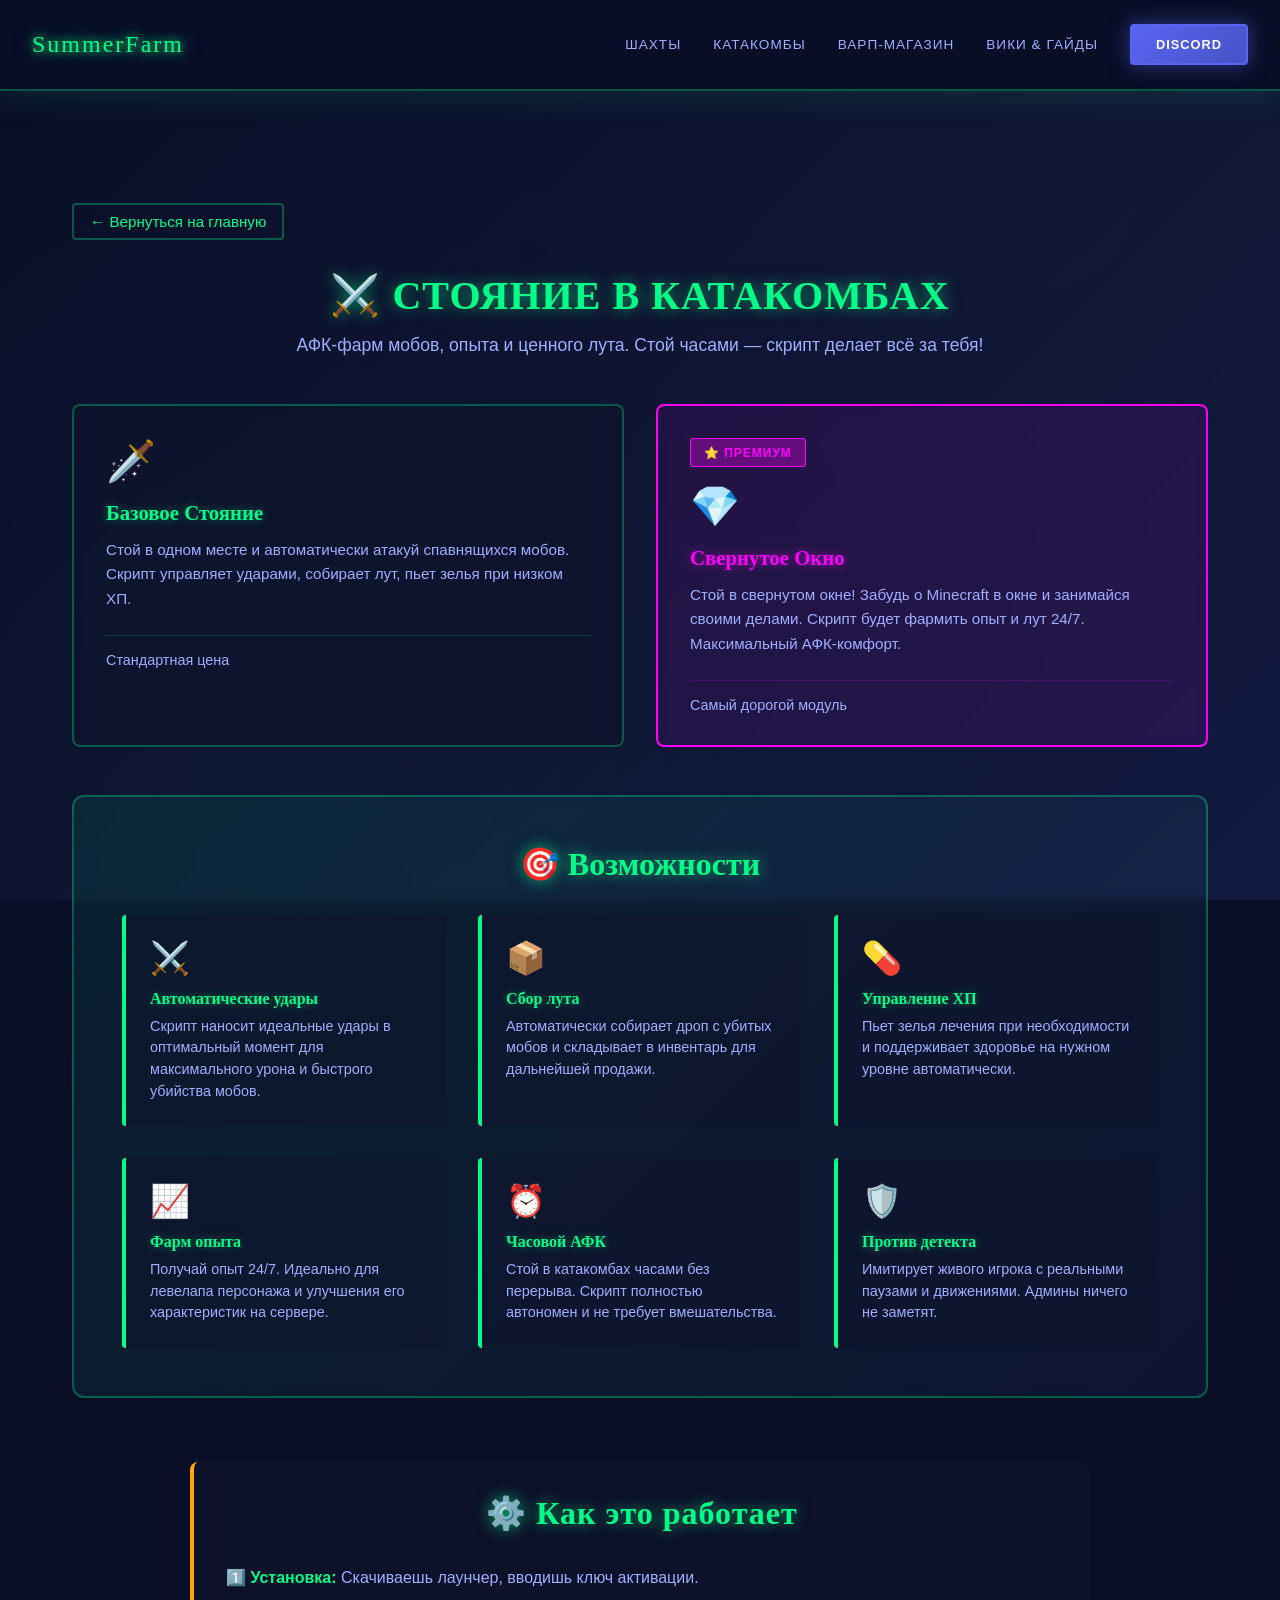
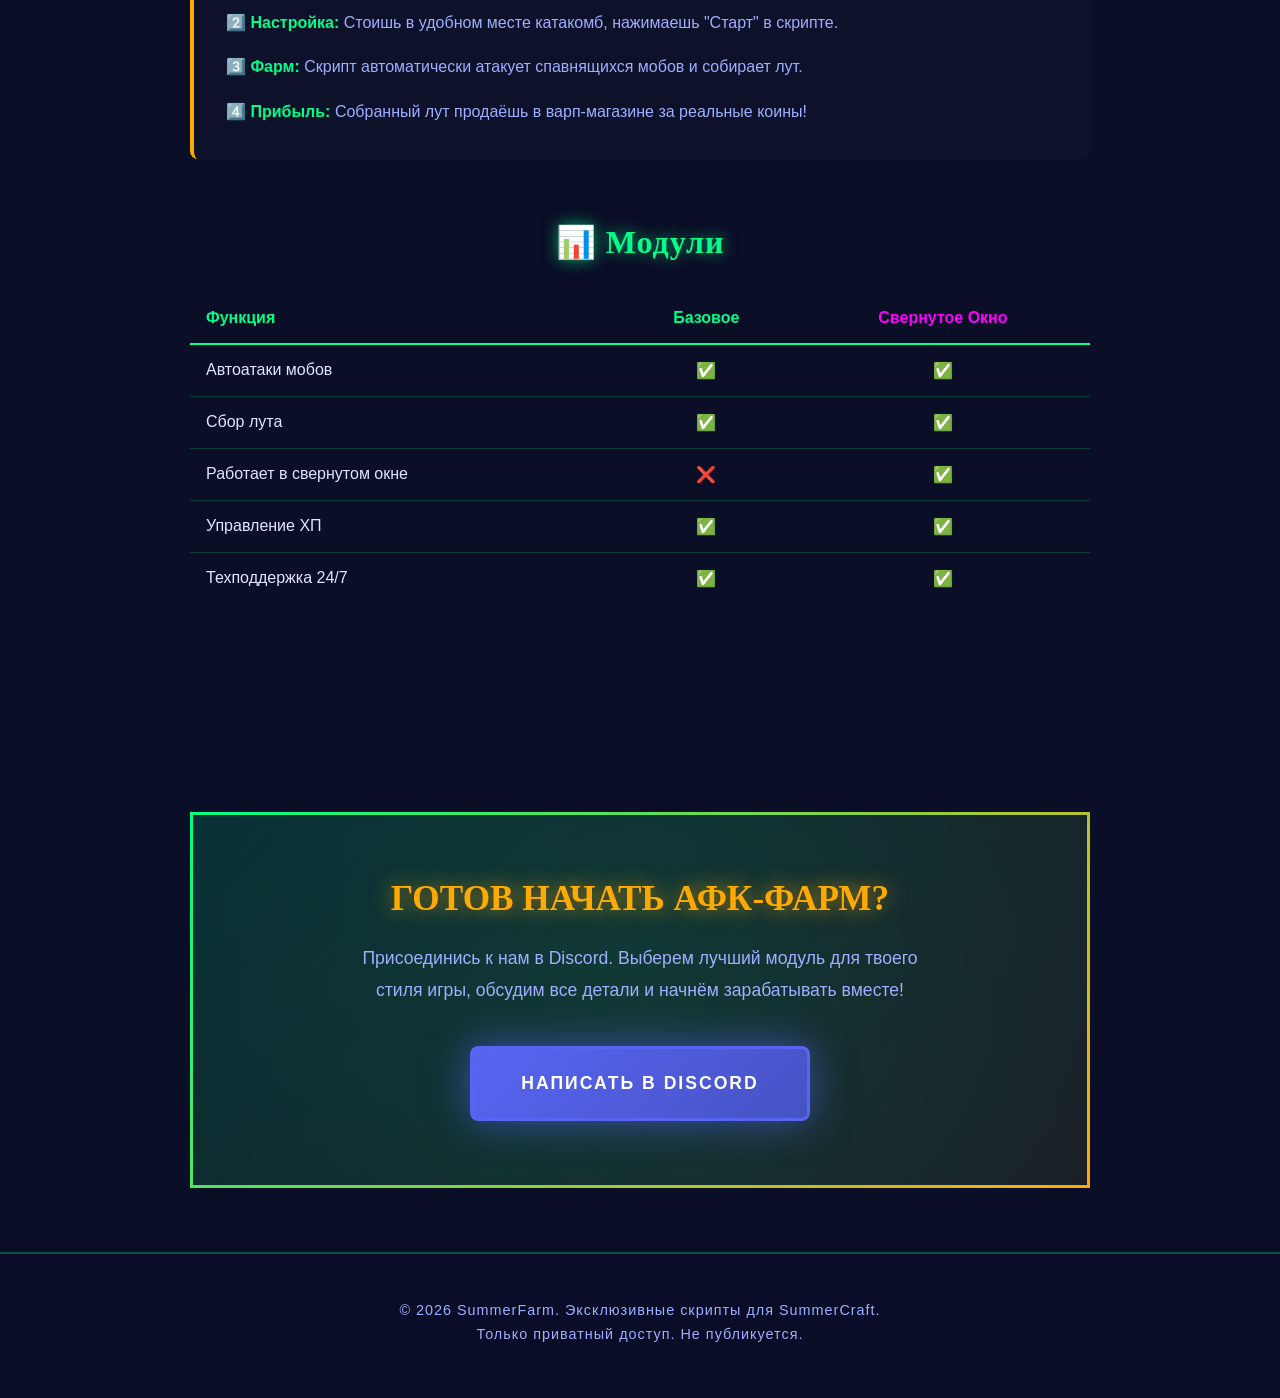
==== catacombs.html @ 959a21d9 "Create catacombs.html" ====
<!DOCTYPE html>
<html lang="ru">
<head>
    <meta charset="UTF-8">
    <meta name="viewport" content="width=device-width, initial-scale=1.0">
    <title>Стояние в Катакомбах - SummerFarm</title>
    <link rel="stylesheet" href="style.css">
</head>
<body>
    <!-- HEADER -->
    <header>
        <a href="index.html" class="logo">SummerFarm</a>
        <nav>
            <a href="mines.html">Шахты</a>
            <a href="catacombs.html">Катакомбы</a>
            <a href="warp.html">Варп-магазин</a>
            <a href="wiki.html">Вики & Гайды</a>
            <a href="index.html#cta" class="btn-discord">Discord</a>
        </nav>
    </header>

    <!-- MAIN CONTENT -->
    <section class="section">
        <a href="index.html" class="back-link">← Вернуться на главную</a>
        
        <h1 class="section-title">⚔️ СТОЯНИЕ В КАТАКОМБАХ</h1>
        <p class="section-description">АФК-фарм мобов, опыта и ценного лута. Стой часами — скрипт делает всё за тебя!</p>

        <div class="cards-grid" style="margin-top: 3rem;">
            <!-- БАЗОВЫЙ МОДУЛЬ -->
            <div class="card fade-in">
                <div class="card-icon">🗡️</div>
                <h3 class="card-title">Базовое Стояние</h3>
                <p class="card-description">
                    Стой в одном месте и автоматически атакуй спавнящихся мобов. Скрипт управляет ударами, собирает лут, пьет зелья при низком ХП.
                </p>
                <div style="margin-top: 1.5rem; padding-top: 1rem; border-top: 1px solid rgba(0, 255, 136, 0.2);">
                    <p style="font-size: 0.9rem; color: var(--text-secondary);">Стандартная цена</p>
                </div>
            </div>

            <!-- ПРЕМИУМ МОДУЛЬ -->
            <div class="card premium fade-in">
                <span class="card-badge badge-premium">⭐ ПРЕМИУМ</span>
                <div class="card-icon">💎</div>
                <h3 class="card-title">Свернутое Окно</h3>
                <p class="card-description">
                    Стой в свернутом окне! Забудь о Minecraft в окне и занимайся своими делами. Скрипт будет фармить опыт и лут 24/7. Максимальный АФК-комфорт.
                </p>
                <div style="margin-top: 1.5rem; padding-top: 1rem; border-top: 1px solid rgba(255, 0, 255, 0.2);">
                    <p style="font-size: 0.9rem; color: var(--text-secondary);">Самый дорогой модуль</p>
                </div>
            </div>
        </div>

        <!-- FEATURES -->
        <div class="features-section" style="margin-top: 3rem;">
            <h2 class="features-title">🎯 Возможности</h2>
            <div class="features-grid">
                <div class="feature-item">
                    <div class="feature-icon">⚔️</div>
                    <h3 class="feature-title">Автоматические удары</h3>
                    <p class="feature-text">Скрипт наносит идеальные удары в оптимальный момент для максимального урона и быстрого убийства мобов.</p>
                </div>

                <div class="feature-item">
                    <div class="feature-icon">📦</div>
                    <h3 class="feature-title">Сбор лута</h3>
                    <p class="feature-text">Автоматически собирает дроп с убитых мобов и складывает в инвентарь для дальнейшей продажи.</p>
                </div>

                <div class="feature-item">
                    <div class="feature-icon">💊</div>
                    <h3 class="feature-title">Управление ХП</h3>
                    <p class="feature-text">Пьет зелья лечения при необходимости и поддерживает здоровье на нужном уровне автоматически.</p>
                </div>

                <div class="feature-item">
                    <div class="feature-icon">📈</div>
                    <h3 class="feature-title">Фарм опыта</h3>
                    <p class="feature-text">Получай опыт 24/7. Идеально для левелапа персонажа и улучшения его характеристик на сервере.</p>
                </div>

                <div class="feature-item">
                    <div class="feature-icon">⏰</div>
                    <h3 class="feature-title">Часовой АФК</h3>
                    <p class="feature-text">Стой в катакомбах часами без перерыва. Скрипт полностью автономен и не требует вмешательства.</p>
                </div>

                <div class="feature-item">
                    <div class="feature-icon">🛡️</div>
                    <h3 class="feature-title">Против детекта</h3>
                    <p class="feature-text">Имитирует живого игрока с реальными паузами и движениями. Админы ничего не заметят.</p>
                </div>
            </div>
        </div>

        <!-- HOW IT WORKS -->
        <div style="margin: 4rem auto; max-width: 900px; background: rgba(15, 20, 45, 0.6); padding: 2rem; border-radius: 8px; border-left: 4px solid var(--accent-gold);">
            <h2 class="section-title" style="font-size: 2rem; margin-bottom: 2rem;">⚙️ Как это работает</h2>
            <div style="color: var(--text-secondary); line-height: 1.8; font-size: 1rem;">
                <p style="margin-bottom: 1rem;">
                    <span style="color: var(--accent-green); font-weight: bold;">1️⃣ Установка:</span> Скачиваешь лаунчер, вводишь ключ активации.
                </p>
                <p style="margin-bottom: 1rem;">
                    <span style="color: var(--accent-green); font-weight: bold;">2️⃣ Настройка:</span> Стоишь в удобном месте катакомб, нажимаешь "Старт" в скрипте.
                </p>
                <p style="margin-bottom: 1rem;">
                    <span style="color: var(--accent-green); font-weight: bold;">3️⃣ Фарм:</span> Скрипт автоматически атакует спавнящихся мобов и собирает лут.
                </p>
                <p>
                    <span style="color: var(--accent-green); font-weight: bold;">4️⃣ Прибыль:</span> Собранный лут продаёшь в варп-магазине за реальные коины!
                </p>
            </div>
        </div>

        <!-- COMPARISON -->
        <div style="margin: 4rem auto; max-width: 900px;">
            <h2 class="section-title" style="font-size: 2rem; margin-bottom: 2rem;">📊 Модули</h2>
            <table style="width: 100%; border-collapse: collapse;">
                <thead>
                    <tr style="border-bottom: 2px solid var(--accent-green);">
                        <th style="text-align: left; padding: 1rem; color: var(--accent-green);">Функция</th>
                        <th style="text-align: center; padding: 1rem; color: var(--accent-green);">Базовое</th>
                        <th style="text-align: center; padding: 1rem; color: var(--accent-purple);">Свернутое Окно</th>
                    </tr>
                </thead>
                <tbody>
                    <tr style="border-bottom: 1px solid rgba(0, 255, 136, 0.2);">
                        <td style="padding: 1rem;">Автоатаки мобов</td>
                        <td style="text-align: center; padding: 1rem; color: var(--accent-green);">✅</td>
                        <td style="text-align: center; padding: 1rem; color: var(--accent-green);">✅</td>
                    </tr>
                    <tr style="border-bottom: 1px solid rgba(0, 255, 136, 0.2);">
                        <td style="padding: 1rem;">Сбор лута</td>
                        <td style="text-align: center; padding: 1rem; color: var(--accent-green);">✅</td>
                        <td style="text-align: center; padding: 1rem; color: var(--accent-green);">✅</td>
                    </tr>
                    <tr style="border-bottom: 1px solid rgba(0, 255, 136, 0.2);">
                        <td style="padding: 1rem;">Работает в свернутом окне</td>
                        <td style="text-align: center; padding: 1rem; color: var(--text-secondary);">❌</td>
                        <td style="text-align: center; padding: 1rem; color: var(--accent-green);">✅</td>
                    </tr>
                    <tr style="border-bottom: 1px solid rgba(0, 255, 136, 0.2);">
                        <td style="padding: 1rem;">Управление ХП</td>
                        <td style="text-align: center; padding: 1rem; color: var(--accent-green);">✅</td>
                        <td style="text-align: center; padding: 1rem; color: var(--accent-green);">✅</td>
                    </tr>
                    <tr>
                        <td style="padding: 1rem;">Техподдержка 24/7</td>
                        <td style="text-align: center; padding: 1rem; color: var(--accent-green);">✅</td>
                        <td style="text-align: center; padding: 1rem; color: var(--accent-green);">✅</td>
                    </tr>
                </tbody>
            </table>
        </div>
    </section>

    <!-- CTA SECTION -->
    <section class="cta-section">
        <h2 class="cta-title">Готов начать АФК-фарм?</h2>
        <p class="cta-text">
            Присоединись к нам в Discord. Выберем лучший модуль для твоего стиля игры, обсудим все детали и начнём зарабатывать вместе!
        </p>
        <a href="https://discord.com/users/YOUR_DISCORD_ID" class="btn-cta" target="_blank">Написать в Discord</a>
    </section>

    <!-- FOOTER -->
    <footer>
        <p>© 2026 SummerFarm. Эксклюзивные скрипты для SummerCraft.</p>
        <p>Только приватный доступ. Не публикуется.</p>
    </footer>

    <script src="script.js"></script>
</body>
</html>
---- style.css ----
* {
    margin: 0;
    padding: 0;
    box-sizing: border-box;
}

:root {
    --accent-green: #00ff88;
    --accent-gold: #ffaa00;
    --accent-purple: #ff00ff;
    --dark-bg: #0a0e27;
    --card-bg: rgba(15, 20, 45, 0.85);
    --text-primary: #e0e6ff;
    --text-secondary: #a0aeff;
}

@import url('https://fonts.googleapis.com/css2?family=Orbitron:wght@400;700;900&family=Press+Start+2P&display=swap');

html {
    scroll-behavior: smooth;
}

body {
    font-family: 'Orbitron', sans-serif;
    color: var(--text-primary);
    background: var(--dark-bg);
    overflow-x: hidden;
    position: relative;
}

body::before {
    content: '';
    position: fixed;
    top: 0;
    left: 0;
    width: 100%;
    height: 100%;
    background: 
        linear-gradient(135deg, rgba(10, 14, 39, 0.75) 0%, rgba(20, 30, 70, 0.8) 100%),
        radial-gradient(circle at 20% 80%, rgba(0, 255, 136, 0.05) 0%, transparent 50%),
        radial-gradient(circle at 80% 20%, rgba(255, 170, 0, 0.03) 0%, transparent 50%);
    pointer-events: none;
    z-index: -1;
}

/* ===== HEADER ===== */
header {
    position: sticky;
    top: 0;
    z-index: 1000;
    background: rgba(10, 14, 39, 0.95);
    backdrop-filter: blur(10px);
    border-bottom: 2px solid rgba(0, 255, 136, 0.3);
    padding: 1.5rem 2rem;
    display: flex;
    justify-content: space-between;
    align-items: center;
    gap: 3rem;
    box-shadow: 0 8px 32px rgba(0, 255, 136, 0.1);
}

.logo {
    font-family: 'Press Start 2P', cursive;
    font-size: 1.5rem;
    color: var(--accent-green);
    text-shadow: 0 0 10px var(--accent-green), 0 0 20px rgba(0, 255, 136, 0.5);
    letter-spacing: 2px;
    white-space: nowrap;
    text-decoration: none;
    display: inline-block;
}

.logo:hover {
    text-shadow: 0 0 15px var(--accent-green), 0 0 30px rgba(0, 255, 136, 0.7);
}

nav {
    display: flex;
    gap: 2rem;
    align-items: center;
    flex-wrap: wrap;
}

nav a {
    color: var(--text-secondary);
    text-decoration: none;
    font-size: 0.85rem;
    text-transform: uppercase;
    letter-spacing: 1px;
    transition: all 0.3s ease;
    position: relative;
    padding: 0.5rem 0;
}

nav a::after {
    content: '';
    position: absolute;
    bottom: -5px;
    left: 0;
    width: 0%;
    height: 2px;
    background: var(--accent-green);
    transition: width 0.3s ease;
}

nav a:hover {
    color: var(--accent-green);
}

nav a:hover::after {
    width: 100%;
}

.btn-discord {
    background: linear-gradient(135deg, #5865f2, #4752c4);
    color: #fff;
    padding: 0.7rem 1.5rem;
    border-radius: 4px;
    font-weight: 700;
    text-transform: uppercase;
    letter-spacing: 1px;
    cursor: pointer;
    transition: all 0.3s ease;
    border: 2px solid #5865f2;
    font-size: 0.8rem;
    box-shadow: 0 0 20px rgba(88, 101, 242, 0.5);
    text-decoration: none;
    display: inline-block;
}

.btn-discord:hover {
    transform: scale(1.05);
    box-shadow: 0 0 30px rgba(88, 101, 242, 0.8);
    background: linear-gradient(135deg, #4752c4, #3d4699);
}

/* ===== HERO SPLIT SCREEN ===== */
.hero {
    display: grid;
    grid-template-columns: 1fr 1fr;
    min-height: 100vh;
    position: relative;
    overflow: hidden;
}

.hero::before {
    content: '';
    position: absolute;
    top: 0;
    left: 50%;
    width: 3px;
    height: 100%;
    background: linear-gradient(180deg, var(--accent-green) 0%, transparent 50%, var(--accent-gold) 100%);
    transform: skewX(-10deg);
    z-index: 10;
    box-shadow: 0 0 20px var(--accent-green);
}

.hero-section {
    display: flex;
    flex-direction: column;
    justify-content: center;
    align-items: center;
    padding: 3rem;
    text-align: center;
    position: relative;
    overflow: hidden;
    transition: all 0.5s ease;
    cursor: pointer;
}

.hero-section::before {
    content: '';
    position: absolute;
    top: 0;
    left: 0;
    width: 100%;
    height: 100%;
    background: radial-gradient(circle at center, rgba(0, 255, 136, 0.05) 0%, transparent 80%);
    opacity: 0;
    transition: opacity 0.5s ease;
    z-index: -1;
}

.hero-section:hover::before {
    opacity: 1;
}

.hero-section:hover {
    transform: scale(1.02);
}

.hero-left {
    background: linear-gradient(135deg, rgba(255, 170, 0, 0.1) 0%, rgba(255, 100, 0, 0.05) 100%);
    border-right: 2px solid rgba(255, 170, 0, 0.3);
}

.hero-right {
    background: linear-gradient(135deg, rgba(50, 100, 255, 0.1) 0%, rgba(150, 50, 255, 0.05) 100%);
    border-left: 2px solid rgba(100, 150, 255, 0.3);
}

.hero-title {
    font-family: 'Press Start 2P', cursive;
    font-size: 3rem;
    color: var(--accent-gold);
    margin-bottom: 2rem;
    text-shadow: 0 0 20px rgba(255, 170, 0, 0.8), 0 0 40px rgba(255, 100, 0, 0.4);
    letter-spacing: 2px;
    line-height: 1.2;
    animation: titleGlow 3s ease-in-out infinite;
}

.hero-right .hero-title {
    color: var(--accent-green);
    text-shadow: 0 0 20px rgba(0, 255, 136, 0.8), 0 0 40px rgba(0, 150, 100, 0.4);
}

@keyframes titleGlow {
    0%, 100% { text-shadow: 0 0 20px rgba(255, 170, 0, 0.8), 0 0 40px rgba(255, 100, 0, 0.4); }
    50% { text-shadow: 0 0 30px rgba(255, 170, 0, 1), 0 0 60px rgba(255, 100, 0, 0.6); }
}

.hero-right .hero-title {
    animation: titleGlow2 3s ease-in-out infinite;
}

@keyframes titleGlow2 {
    0%, 100% { text-shadow: 0 0 20px rgba(0, 255, 136, 0.8), 0 0 40px rgba(0, 150, 100, 0.4); }
    50% { text-shadow: 0 0 30px rgba(0, 255, 136, 1), 0 0 60px rgba(0, 150, 100, 0.6); }
}

.hero-subtitle {
    font-size: 1.2rem;
    color: var(--text-secondary);
    margin-bottom: 3rem;
    max-width: 500px;
    line-height: 1.6;
    font-weight: 400;
}

.btn-hero {
    background: linear-gradient(135deg, var(--accent-gold), #ff6600);
    color: #000;
    padding: 1.2rem 2.5rem;
    border-radius: 6px;
    font-weight: 700;
    text-transform: uppercase;
    letter-spacing: 2px;
    cursor: pointer;
    border: 2px solid var(--accent-gold);
    font-size: 0.95rem;
    transition: all 0.3s ease;
    box-shadow: 0 0 20px rgba(255, 170, 0, 0.6);
    text-decoration: none;
    display: inline-block;
}

.hero-right .btn-hero {
    background: linear-gradient(135deg, var(--accent-green), #00cc66);
    border-color: var(--accent-green);
    box-shadow: 0 0 20px rgba(0, 255, 136, 0.6);
}

.btn-hero:hover {
    transform: translateY(-3px);
    box-shadow: 0 0 30px rgba(255, 170, 0, 1), 0 0 60px rgba(255, 100, 0, 0.5);
}

.hero-right .btn-hero:hover {
    box-shadow: 0 0 30px rgba(0, 255, 136, 1), 0 0 60px rgba(0, 150, 100, 0.5);
}

/* ===== SECTIONS ===== */
.section {
    padding: 5rem 2rem;
    max-width: 1200px;
    margin: 0 auto;
}

.section-title {
    font-family: 'Press Start 2P', cursive;
    font-size: 2.5rem;
    color: var(--accent-green);
    margin-bottom: 1rem;
    text-shadow: 0 0 15px rgba(0, 255, 136, 0.6);
    text-align: center;
    letter-spacing: 1px;
}

.section-description {
    text-align: center;
    color: var(--text-secondary);
    margin-bottom: 3rem;
    font-size: 1.1rem;
    max-width: 700px;
    margin-left: auto;
    margin-right: auto;
}

/* ===== CARDS GRID ===== */
.cards-grid {
    display: grid;
    grid-template-columns: repeat(auto-fit, minmax(320px, 1fr));
    gap: 2rem;
    margin-bottom: 3rem;
}

.card {
    background: var(--card-bg);
    border: 2px solid rgba(0, 255, 136, 0.3);
    border-radius: 8px;
    padding: 2rem;
    position: relative;
    overflow: hidden;
    transition: all 0.3s ease;
    backdrop-filter: blur(5px);
    cursor: pointer;
}

.card::before {
    content: '';
    position: absolute;
    top: -50%;
    left: -50%;
    width: 200%;
    height: 200%;
    background: radial-gradient(circle, rgba(0, 255, 136, 0.1) 0%, transparent 70%);
    opacity: 0;
    transition: opacity 0.3s ease;
}

.card:hover::before {
    opacity: 1;
}

.card:hover {
    transform: translateY(-8px);
    border-color: var(--accent-green);
    box-shadow: 0 0 30px rgba(0, 255, 136, 0.5), inset 0 0 20px rgba(0, 255, 136, 0.05);
}

.card.premium {
    border-color: var(--accent-purple);
    background: rgba(255, 0, 255, 0.08);
}

.card.premium:hover {
    border-color: var(--accent-purple);
    box-shadow: 0 0 30px rgba(255, 0, 255, 0.5), inset 0 0 20px rgba(255, 0, 255, 0.05);
}

.card-icon {
    font-size: 2.5rem;
    margin-bottom: 1rem;
}

.card-title {
    font-family: 'Press Start 2P', cursive;
    font-size: 1.3rem;
    color: var(--accent-green);
    margin-bottom: 0.8rem;
    text-shadow: 0 0 10px rgba(0, 255, 136, 0.4);
}

.card.premium .card-title {
    color: var(--accent-purple);
    text-shadow: 0 0 10px rgba(255, 0, 255, 0.6);
}

.card-badge {
    display: inline-block;
    padding: 0.4rem 0.8rem;
    border-radius: 3px;
    font-size: 0.75rem;
    font-weight: 700;
    text-transform: uppercase;
    letter-spacing: 1px;
    margin-bottom: 1rem;
}

.badge-premium {
    background: rgba(255, 0, 255, 0.3);
    color: var(--accent-purple);
    border: 1px solid var(--accent-purple);
}

.card-description {
    color: var(--text-secondary);
    font-size: 0.95rem;
    line-height: 1.6;
    margin-bottom: 1.5rem;
}

/* ===== FEATURES SECTION ===== */
.features-section {
    background: linear-gradient(135deg, rgba(0, 255, 136, 0.08) 0%, rgba(100, 150, 255, 0.05) 100%);
    border: 2px solid rgba(0, 255, 136, 0.3);
    border-radius: 12px;
    padding: 3rem;
    margin: 4rem auto;
    max-width: 1200px;
    backdrop-filter: blur(5px);
}

.features-title {
    font-family: 'Press Start 2P', cursive;
    font-size: 2rem;
    color: var(--accent-green);
    margin-bottom: 2rem;
    text-shadow: 0 0 15px rgba(0, 255, 136, 0.6);
    text-align: center;
}

.features-grid {
    display: grid;
    grid-template-columns: repeat(auto-fit, minmax(250px, 1fr));
    gap: 2rem;
}

.feature-item {
    padding: 1.5rem;
    background: rgba(15, 20, 45, 0.6);
    border-left: 4px solid var(--accent-green);
    border-radius: 4px;
    transition: all 0.3s ease;
}

.feature-item:hover {
    background: rgba(15, 20, 45, 0.9);
    box-shadow: 0 0 20px rgba(0, 255, 136, 0.2);
    transform: translateX(5px);
}

.feature-icon {
    font-size: 2rem;
    margin-bottom: 0.8rem;
}

.feature-title {
    font-family: 'Press Start 2P', cursive;
    font-size: 1rem;
    color: var(--accent-green);
    margin-bottom: 0.5rem;
    text-shadow: 0 0 8px rgba(0, 255, 136, 0.4);
}

.feature-text {
    color: var(--text-secondary);
    font-size: 0.9rem;
    line-height: 1.5;
}

/* ===== CTA SECTION ===== */
.cta-section {
    background: linear-gradient(135deg, rgba(0, 255, 136, 0.12) 0%, rgba(255, 170, 0, 0.08) 100%);
    border: 3px solid;
    border-image: linear-gradient(135deg, var(--accent-green) 0%, var(--accent-gold) 100%) 1;
    border-radius: 12px;
    padding: 4rem;
    text-align: center;
    margin: 4rem auto;
    max-width: 900px;
    backdrop-filter: blur(5px);
    position: relative;
    overflow: hidden;
}

.cta-section::before {
    content: '';
    position: absolute;
    top: -50%;
    right: -50%;
    width: 200%;
    height: 200%;
    background: radial-gradient(circle, rgba(0, 255, 136, 0.1) 0%, transparent 70%);
    animation: ctaPulse 3s ease-in-out infinite;
}

@keyframes ctaPulse {
    0%, 100% { opacity: 0.3; }
    50% { opacity: 0.6; }
}

.cta-title {
    font-family: 'Press Start 2P', cursive;
    font-size: 2.2rem;
    color: var(--accent-gold);
    margin-bottom: 1.5rem;
    text-shadow: 0 0 20px rgba(255, 170, 0, 0.7);
    text-transform: uppercase;
    position: relative;
    z-index: 1;
}

.cta-text {
    color: var(--text-secondary);
    font-size: 1.1rem;
    line-height: 1.8;
    margin-bottom: 2.5rem;
    max-width: 600px;
    margin-left: auto;
    margin-right: auto;
    position: relative;
    z-index: 1;
}

.btn-cta {
    background: linear-gradient(135deg, #5865f2, #4752c4);
    color: #fff;
    padding: 1.5rem 3rem;
    border-radius: 8px;
    font-weight: 900;
    text-transform: uppercase;
    letter-spacing: 2px;
    cursor: pointer;
    border: 3px solid #5865f2;
    font-size: 1.1rem;
    transition: all 0.3s ease;
    box-shadow: 0 0 40px rgba(88, 101, 242, 0.6);
    text-decoration: none;
    display: inline-block;
    position: relative;
    z-index: 1;
    animation: pulseButton 2s ease-in-out infinite;
}

@keyframes pulseButton {
    0%, 100% { transform: scale(1); box-shadow: 0 0 40px rgba(88, 101, 242, 0.6); }
    50% { transform: scale(1.05); box-shadow: 0 0 60px rgba(88, 101, 242, 0.9); }
}

.btn-cta:hover {
    transform: scale(1.08);
    box-shadow: 0 0 60px rgba(88, 101, 242, 1);
}

/* ===== FOOTER ===== */
footer {
    background: rgba(10, 14, 39, 0.95);
    border-top: 2px solid rgba(0, 255, 136, 0.3);
    padding: 3rem 2rem;
    text-align: center;
    color: var(--text-secondary);
    font-size: 0.9rem;
    backdrop-filter: blur(10px);
    margin-top: 4rem;
}

footer p {
    letter-spacing: 1px;
    margin-bottom: 0.5rem;
}

/* ===== BACK BUTTON ===== */
.back-link {
    display: inline-flex;
    align-items: center;
    gap: 0.5rem;
    color: var(--accent-green);
    text-decoration: none;
    font-size: 0.95rem;
    margin: 2rem 0;
    padding: 0.5rem 1rem;
    border: 2px solid rgba(0, 255, 136, 0.3);
    border-radius: 4px;
    transition: all 0.3s ease;
}

.back-link:hover {
    border-color: var(--accent-green);
    box-shadow: 0 0 20px rgba(0, 255, 136, 0.3);
    transform: translateX(-5px);
}

/* ===== INVENTORY GRID ===== */
.inventory-grid {
    display: grid;
    grid-template-columns: repeat(auto-fill, minmax(120px, 1fr));
    gap: 1rem;
    margin: 2rem 0;
    padding: 2rem;
    background: rgba(15, 20, 45, 0.5);
    border: 2px dashed rgba(0, 255, 136, 0.3);
    border-radius: 8px;
}

.inventory-slot {
    aspect-ratio: 1;
    background: rgba(0, 255, 136, 0.05);
    border: 2px solid rgba(0, 255, 136, 0.2);
    border-radius: 4px;
    display: flex;
    align-items: center;
    justify-content: center;
    color: var(--text-secondary);
    font-size: 0.8rem;
    transition: all 0.3s ease;
}

.inventory-slot:hover {
    background: rgba(0, 255, 136, 0.1);
    border-color: var(--accent-green);
    box-shadow: 0 0 15px rgba(0, 255, 136, 0.2);
}

/* ===== RESPONSIVE ===== */
@media (max-width: 768px) {
    header {
        flex-direction: column;
        gap: 1rem;
        padding: 1rem;
    }

    nav {
        gap: 0.5rem;
        font-size: 0.7rem;
    }

    .hero {
        grid-template-columns: 1fr;
    }

    .hero::before {
        display: none;
    }

    .hero-left {
        border-right: none;
        border-bottom: 2px solid rgba(255, 170, 0, 0.3);
        min-height: 50vh;
    }

    .hero-right {
        border-left: none;
        border-top: 2px solid rgba(100, 150, 255, 0.3);
        min-height: 50vh;
    }

    .hero-title {
        font-size: 1.8rem;
    }

    .section-title {
        font-size: 1.8rem;
    }

    .cta-title {
        font-size: 1.6rem;
    }

    .btn-hero, .btn-cta {
        padding: 0.8rem 1.5rem;
        font-size: 0.8rem;
    }

    .cards-grid {
        grid-template-columns: 1fr;
    }

    .features-grid {
        grid-template-columns: 1fr;
    }

    .cta-section {
        padding: 2rem;
    }

    .section {
        padding: 3rem 1rem;
    }
}

/* ===== ANIMATIONS ===== */
.fade-in {
    opacity: 0;
    transform: translateY(30px);
    animation: fadeIn 0.8s ease forwards;
}

@keyframes fadeIn {
    to {
        opacity: 1;
        transform: translateY(0);
    }
}

.slide-in-left {
    animation: slideInLeft 0.6s ease;
}

@keyframes slideInLeft {
    from {
        opacity: 0;
        transform: translateX(-30px);
    }
    to {
        opacity: 1;
        transform: translateX(0);
    }
}

.slide-in-right {
    animation: slideInRight 0.6s ease;
}

@keyframes slideInRight {
    from {
        opacity: 0;
        transform: translateX(30px);
    }
    to {
        opacity: 1;
        transform: translateX(0);
    }
}
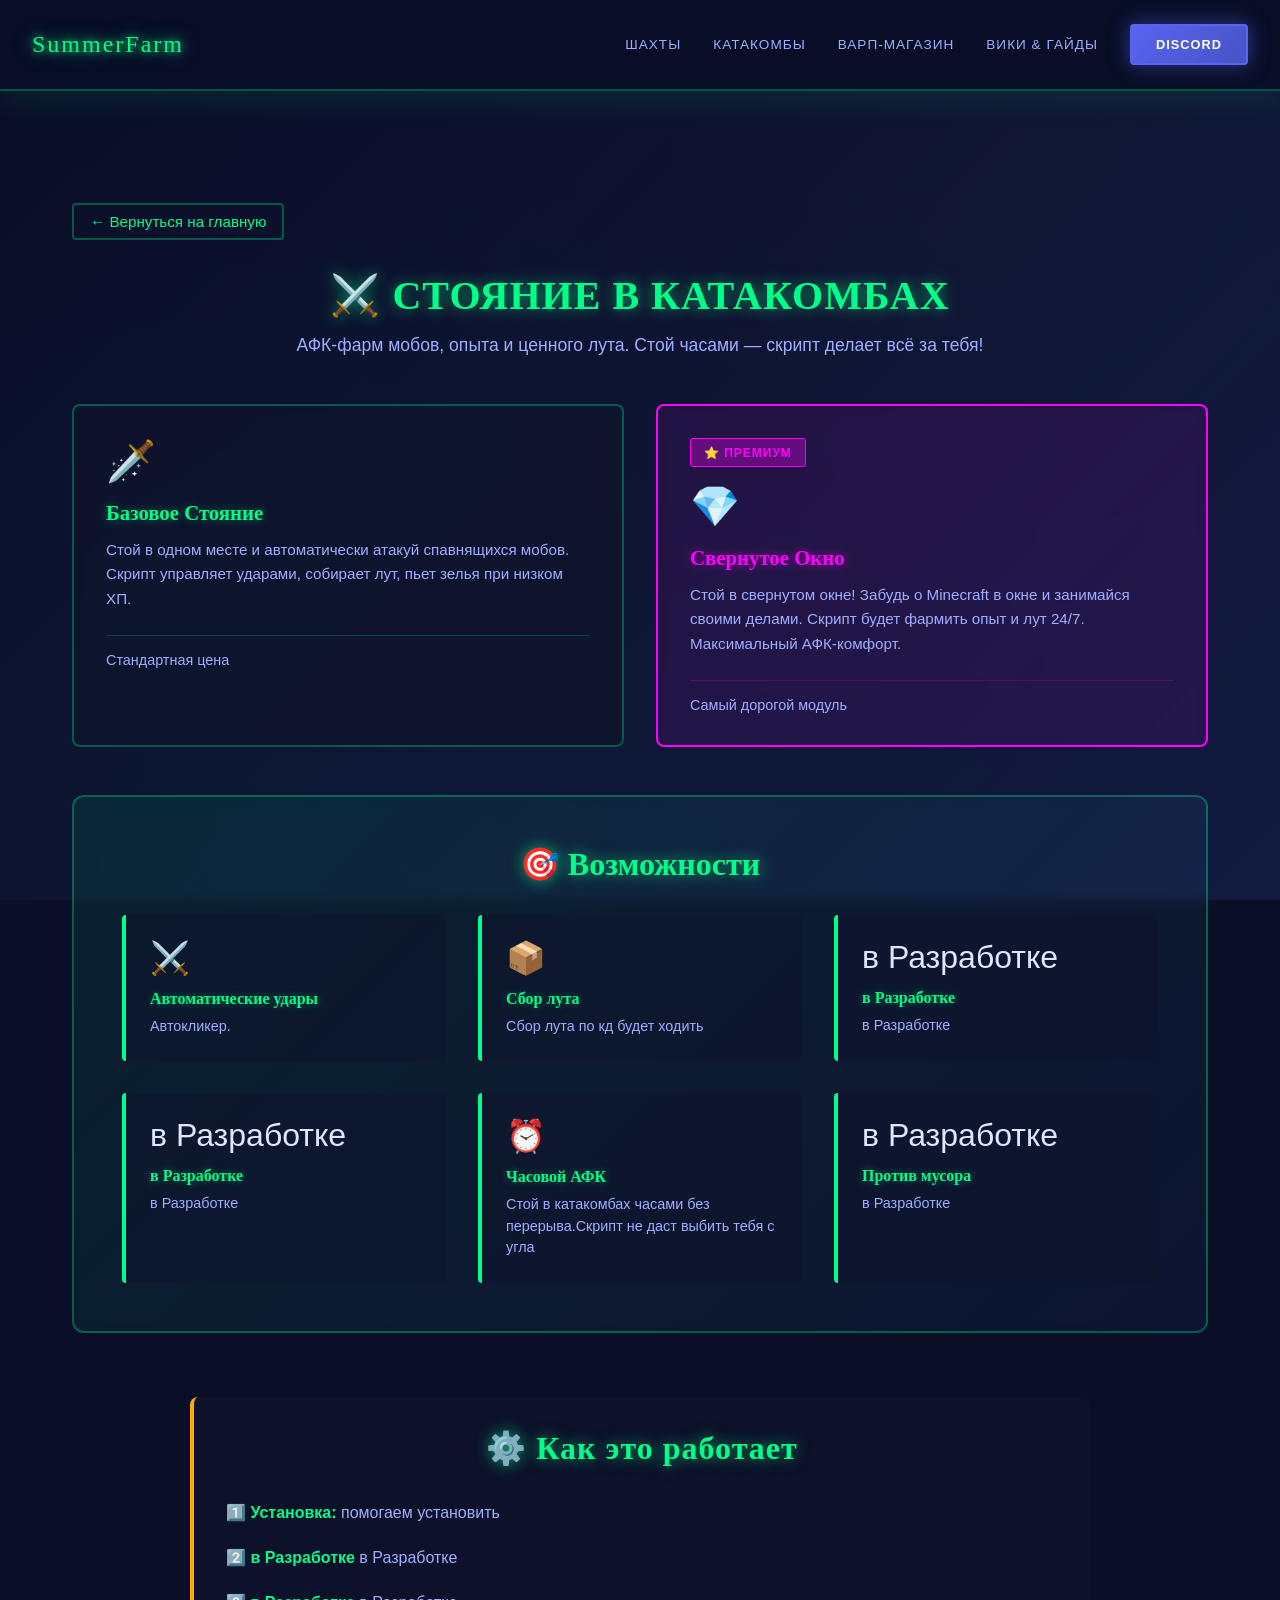
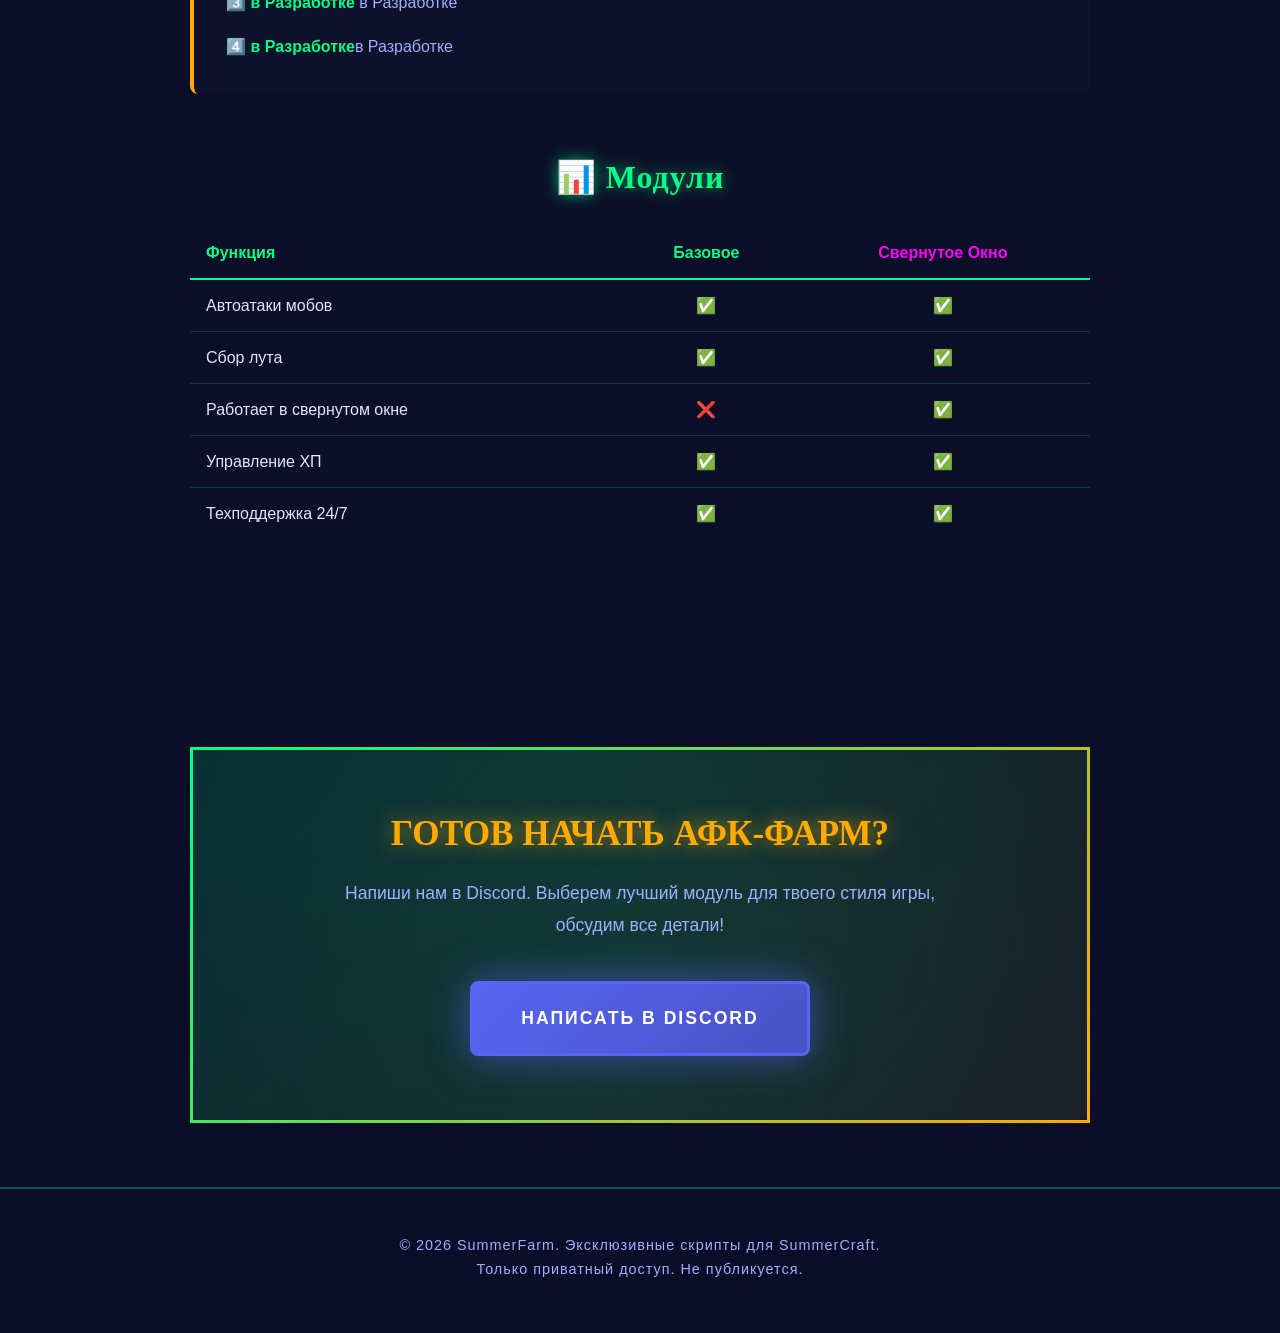
==== commit 11df51dd: "Update catacombs.html" ====
--- a/catacombs.html
+++ b/catacombs.html
@@ -60,37 +60,37 @@
                 <div class="feature-item">
                     <div class="feature-icon">⚔️</div>
                     <h3 class="feature-title">Автоматические удары</h3>
-                    <p class="feature-text">Скрипт наносит идеальные удары в оптимальный момент для максимального урона и быстрого убийства мобов.</p>
+                    <p class="feature-text">Автокликер.</p>
                 </div>
 
                 <div class="feature-item">
                     <div class="feature-icon">📦</div>
                     <h3 class="feature-title">Сбор лута</h3>
-                    <p class="feature-text">Автоматически собирает дроп с убитых мобов и складывает в инвентарь для дальнейшей продажи.</p>
+                    <p class="feature-text">Сбор лута по кд будет ходить</p>
                 </div>
 
                 <div class="feature-item">
-                    <div class="feature-icon">💊</div>
-                    <h3 class="feature-title">Управление ХП</h3>
-                    <p class="feature-text">Пьет зелья лечения при необходимости и поддерживает здоровье на нужном уровне автоматически.</p>
+                    <div class="feature-icon">в Разработке</div>
+                    <h3 class="feature-title">в Разработке</h3>
+                    <p class="feature-text">в Разработке</p>
                 </div>
 
                 <div class="feature-item">
-                    <div class="feature-icon">📈</div>
-                    <h3 class="feature-title">Фарм опыта</h3>
-                    <p class="feature-text">Получай опыт 24/7. Идеально для левелапа персонажа и улучшения его характеристик на сервере.</p>
+                    <div class="feature-icon">в Разработке</div>
+                    <h3 class="feature-title">в Разработке</h3>
+                    <p class="feature-text">в Разработке</p>
                 </div>
 
                 <div class="feature-item">
                     <div class="feature-icon">⏰</div>
                     <h3 class="feature-title">Часовой АФК</h3>
-                    <p class="feature-text">Стой в катакомбах часами без перерыва. Скрипт полностью автономен и не требует вмешательства.</p>
+                    <p class="feature-text">Стой в катакомбах часами без перерыва.Скрипт не даст выбить тебя с угла</p>
                 </div>
 
                 <div class="feature-item">
-                    <div class="feature-icon">🛡️</div>
-                    <h3 class="feature-title">Против детекта</h3>
-                    <p class="feature-text">Имитирует живого игрока с реальными паузами и движениями. Админы ничего не заметят.</p>
+                    <div class="feature-icon">в Разработке</div>
+                    <h3 class="feature-title">Против мусора</h3>
+                    <p class="feature-text">в Разработке</p>
                 </div>
             </div>
         </div>
@@ -100,16 +100,16 @@
             <h2 class="section-title" style="font-size: 2rem; margin-bottom: 2rem;">⚙️ Как это работает</h2>
             <div style="color: var(--text-secondary); line-height: 1.8; font-size: 1rem;">
                 <p style="margin-bottom: 1rem;">
-                    <span style="color: var(--accent-green); font-weight: bold;">1️⃣ Установка:</span> Скачиваешь лаунчер, вводишь ключ активации.
+                    <span style="color: var(--accent-green); font-weight: bold;">1️⃣ Установка:</span> помогаем установить
                 </p>
                 <p style="margin-bottom: 1rem;">
-                    <span style="color: var(--accent-green); font-weight: bold;">2️⃣ Настройка:</span> Стоишь в удобном месте катакомб, нажимаешь "Старт" в скрипте.
+                    <span style="color: var(--accent-green); font-weight: bold;">2️⃣ в Разработке</span> в Разработке
                 </p>
                 <p style="margin-bottom: 1rem;">
-                    <span style="color: var(--accent-green); font-weight: bold;">3️⃣ Фарм:</span> Скрипт автоматически атакует спавнящихся мобов и собирает лут.
+                    <span style="color: var(--accent-green); font-weight: bold;">3️⃣ в Разработке</span> в Разработке
                 </p>
                 <p>
-                    <span style="color: var(--accent-green); font-weight: bold;">4️⃣ Прибыль:</span> Собранный лут продаёшь в варп-магазине за реальные коины!
+                    <span style="color: var(--accent-green); font-weight: bold;">4️⃣ в Разработке</span>в Разработке
                 </p>
             </div>
         </div>
@@ -160,9 +160,9 @@
     <section class="cta-section">
         <h2 class="cta-title">Готов начать АФК-фарм?</h2>
         <p class="cta-text">
-            Присоединись к нам в Discord. Выберем лучший модуль для твоего стиля игры, обсудим все детали и начнём зарабатывать вместе!
+            Напиши нам в Discord. Выберем лучший модуль для твоего стиля игры, обсудим все детали!
         </p>
-        <a href="https://discord.com/users/YOUR_DISCORD_ID" class="btn-cta" target="_blank">Написать в Discord</a>
+        <a href="https://discord.com/users/657635749520343040" class="btn-cta" target="_blank">Написать в Discord</a>
     </section>
 
     <!-- FOOTER -->
